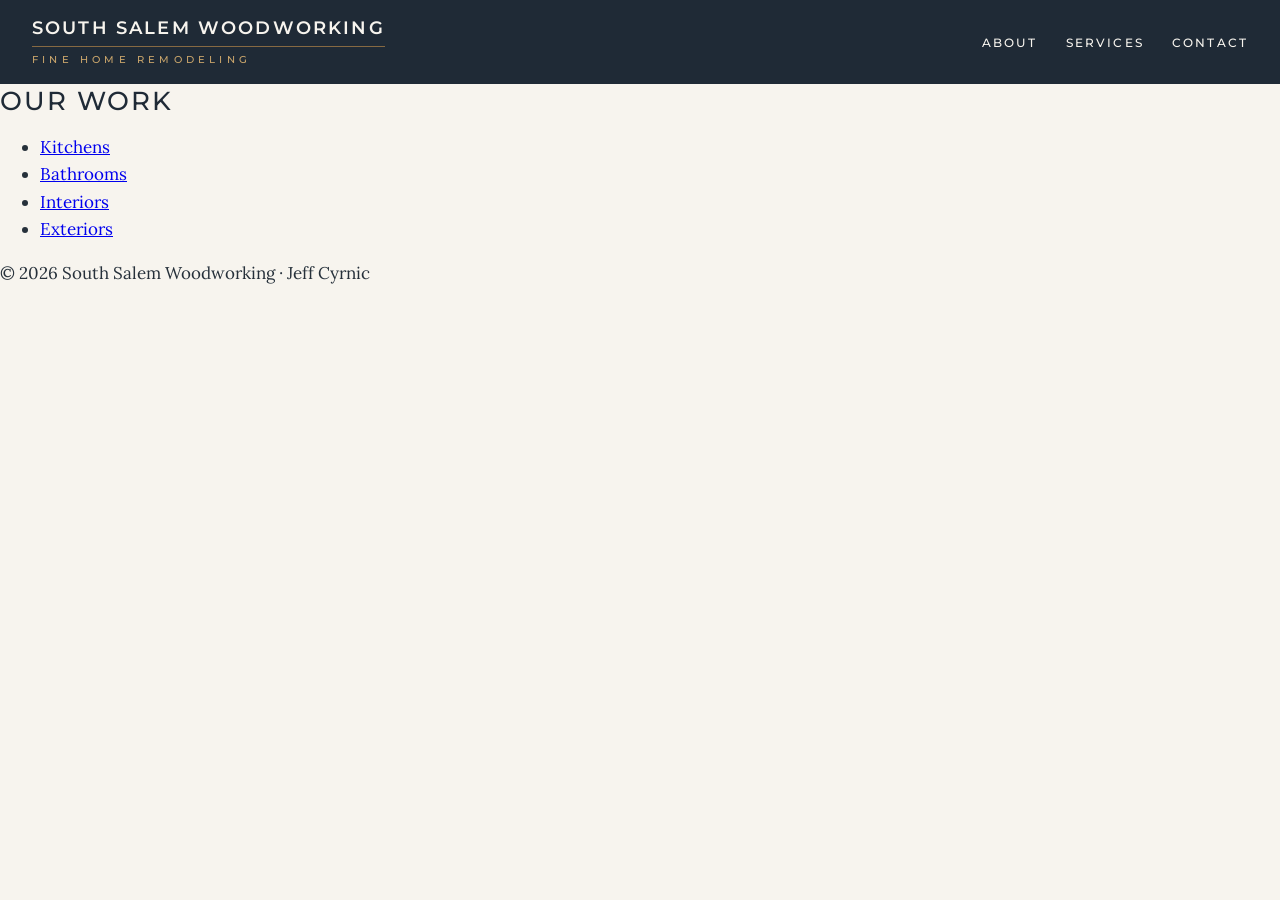
==== index.html @ ae6b1f09 "M2: Design direction Montserrat and Lora type, the Slate & Brass palette as :root tokens (with contr" ====
<!doctype html>
<html lang="en">
<head>
  <meta charset="utf-8">
  <meta name="viewport" content="width=device-width, initial-scale=1">
  <title>South Salem Woodworking | Home Remodeling by Jeff Cyrnic</title>
  <meta name="description" content="South Salem Woodworking: fine home remodeling by Jeff Cyrnic. Kitchens, bathrooms, interiors and exteriors.">
  <link rel="preconnect" href="https://fonts.googleapis.com">
  <link rel="preconnect" href="https://fonts.gstatic.com" crossorigin>
  <link rel="stylesheet" href="https://fonts.googleapis.com/css2?family=Lora:ital,wght@0,400;1,400&family=Montserrat:wght@500;600&display=swap">
  <link rel="stylesheet" href="css/style.css">
</head>
<body>
  <header class="site-header">
    <a class="logo" href="index.html">
      <span class="logo-name">South Salem Woodworking</span>
      <span class="logo-tag">Fine Home Remodeling</span>
    </a>
    <nav class="site-nav" aria-label="Main">
      <ul>
        <li><a href="about.html">About</a></li>
        <li><a href="services.html">Services</a></li>
        <li><a href="contact.html">Contact</a></li>
      </ul>
    </nav>
  </header>

  <main>
    <!-- M3: large exterior hero image -->
    <section class="hero" aria-label="Featured project"></section>

    <!-- M3: four category thumbnails, each linking to its gallery (M4, M5) -->
    <section class="categories" aria-labelledby="categories-heading">
      <h2 id="categories-heading">Our Work</h2>
      <ul class="category-list">
        <li><a href="kitchens.html">Kitchens</a></li>
        <li><a href="bathrooms.html">Bathrooms</a></li>
        <li><a href="interiors.html">Interiors</a></li>
        <li><a href="exteriors.html">Exteriors</a></li>
      </ul>
    </section>
  </main>

  <footer class="site-footer">
    <p>&copy; 2026 South Salem Woodworking &middot; Jeff Cyrnic</p>
  </footer>
</body>
</html>
---- css/style.css ----
/* South Salem Woodworking: all styles.
   Colour, type and size tokens live on :root. */

:root {
  /* Slate & Brass palette */
  --slate: #1f2a36;        /* header, footer, headings */
  --ink: #26303a;          /* body text on ivory (12.2:1) */
  --ivory: #f7f4ee;        /* page background */
  --brass: #a07a45;        /* rules, borders, large display only */
  --brass-text: #866536;   /* small brass text on ivory (4.9:1) */
  --brass-light: #c9a56b;  /* brass text on slate (6.3:1) */

  /* Type: Montserrat for display, Lora for body */
  --font-display: "Montserrat", "Avenir Next", "Helvetica Neue", Arial, sans-serif;
  --font-body: "Lora", Georgia, "Times New Roman", serif;

  --header-h: 84px;
  --gutter: 16px;
}

*,
*::before,
*::after {
  box-sizing: border-box;
}

html {
  -webkit-text-size-adjust: 100%;
}

body {
  margin: 0;
  background: var(--ivory);
  color: var(--ink);
  font-family: var(--font-body);
  font-size: 17px;
  line-height: 1.6;
}

img {
  display: block;
  max-width: 100%;
  height: auto;
}

h1,
h2,
h3 {
  margin: 0 0 0.5em;
  color: var(--slate);
  font-family: var(--font-display);
  font-weight: 500;
  letter-spacing: 0.08em;
  line-height: 1.3;
  text-transform: uppercase;
}

/* ---------- Header and logo ---------- */

.site-header {
  display: flex;
  align-items: center;
  justify-content: space-between;
  min-height: var(--header-h);
  padding: 0 32px;
  background: var(--slate);
  color: var(--ivory);
}

/* Logo B2: name over a thin brass rule, spaced-capitals tagline */
.logo {
  display: inline-flex;
  flex-direction: column;
  color: var(--ivory);
  text-decoration: none;
}

.logo-name {
  padding-bottom: 9px;
  border-bottom: 1px solid rgba(160, 122, 69, 0.8); /* --brass at 80% */
  font: 600 18px/1 var(--font-display);
  letter-spacing: 0.12em;
  text-transform: uppercase;
  white-space: nowrap;
}

.logo-tag {
  margin-top: 8px;
  color: var(--brass-light);
  font: 500 10px/1 var(--font-display);
  letter-spacing: 0.42em;
  text-transform: uppercase;
  white-space: nowrap;
}

.site-nav ul {
  display: flex;
  gap: 28px;
  margin: 0;
  padding: 0;
  list-style: none;
}

.site-nav a {
  color: var(--ivory);
  font: 500 12px/1 var(--font-display);
  letter-spacing: 0.18em;
  text-decoration: none;
  text-transform: uppercase;
}

.site-nav a:hover {
  color: var(--brass-light);
}

.logo:focus-visible,
.site-nav a:focus-visible {
  outline: 2px solid var(--brass-light);
  outline-offset: 6px;
}
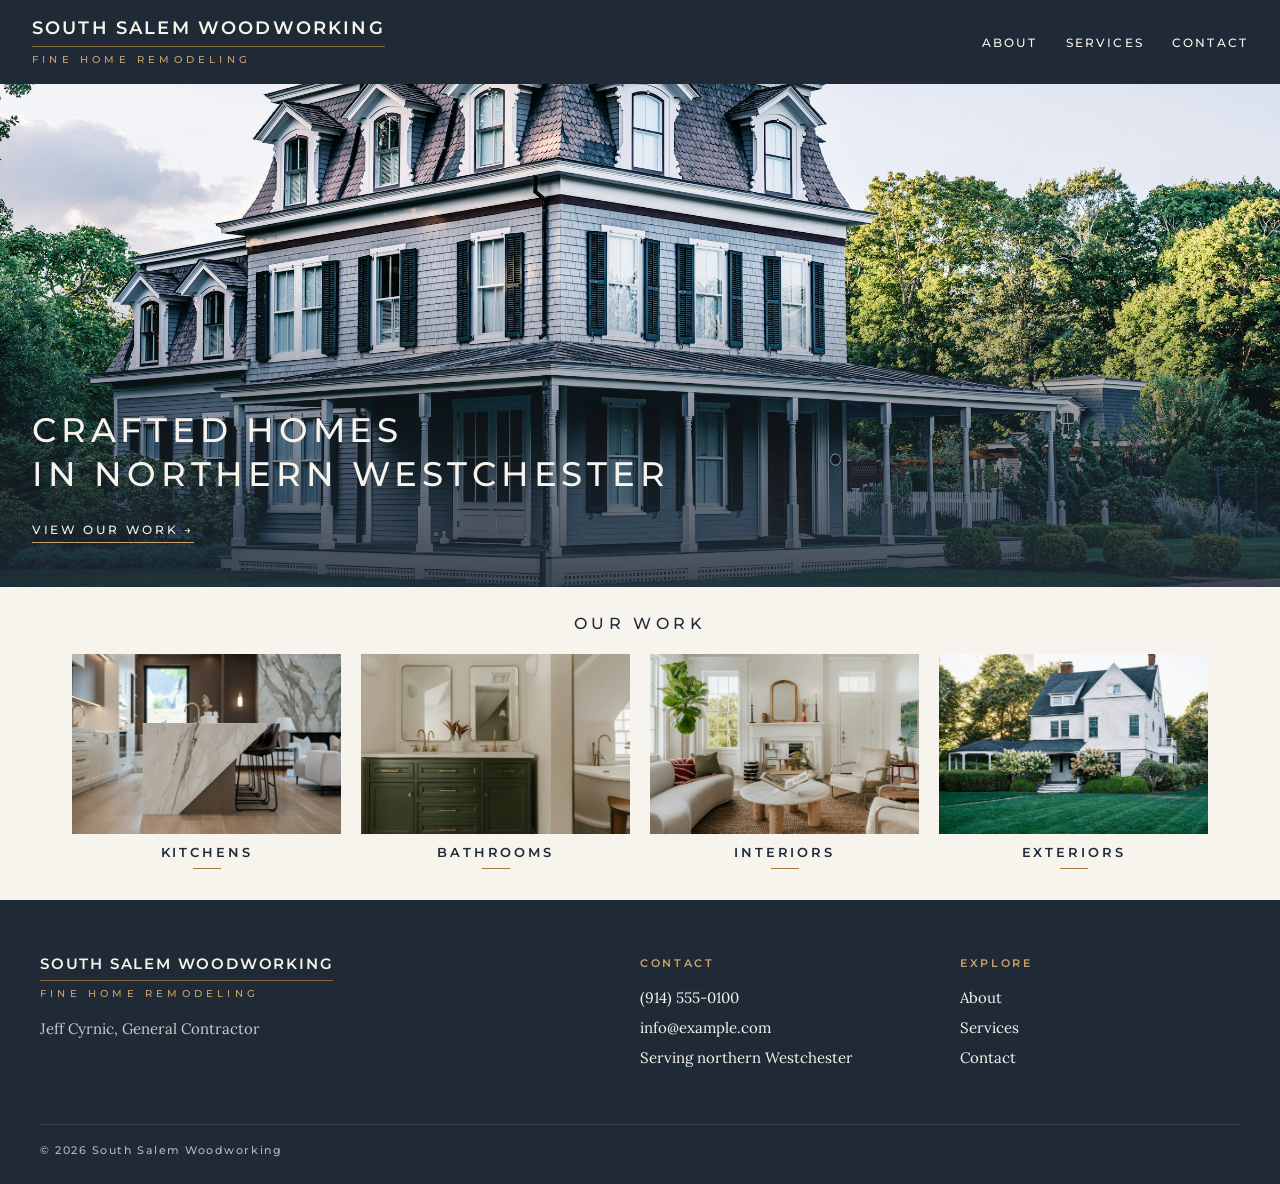
==== commit fa21e15c: "M3: Home page Full-bleed hero with headline and "View our work" link, four category thumbnails with " ====
--- a/index.html
+++ b/index.html
@@ -11,6 +11,8 @@
   <link rel="stylesheet" href="css/style.css">
 </head>
 <body>
+  <!-- Header, hero and thumbnails share one screen height; the hero takes what's left -->
+  <div class="home-fold">
   <header class="site-header">
     <a class="logo" href="index.html">
       <span class="logo-name">South Salem Woodworking</span>
@@ -26,23 +28,73 @@
   </header>
 
   <main>
-    <!-- M3: large exterior hero image -->
-    <section class="hero" aria-label="Featured project"></section>
+    <section class="hero">
+      <img class="hero-img" src="images/hero/hero-exterior.jpg" width="2400" height="1350"
+           alt="A grey shingled house with a mansard roof and a wraparound porch" fetchpriority="high">
+      <div class="hero-text">
+        <h1>Crafted Homes <span class="line">in Northern Westchester</span></h1>
+        <a class="hero-link" href="#our-work">View our work</a>
+      </div>
+    </section>
 
-    <!-- M3: four category thumbnails, each linking to its gallery (M4, M5) -->
-    <section class="categories" aria-labelledby="categories-heading">
+    <section class="categories" id="our-work" aria-labelledby="categories-heading">
       <h2 id="categories-heading">Our Work</h2>
       <ul class="category-list">
-        <li><a href="kitchens.html">Kitchens</a></li>
-        <li><a href="bathrooms.html">Bathrooms</a></li>
-        <li><a href="interiors.html">Interiors</a></li>
-        <li><a href="exteriors.html">Exteriors</a></li>
+        <li>
+          <a class="category" href="kitchens.html">
+            <span class="category-photo"><img src="images/kitchens/cover.jpg" width="1200" height="900" alt="" loading="lazy"></span>
+            <span class="category-name">Kitchens</span>
+          </a>
+        </li>
+        <li>
+          <a class="category" href="bathrooms.html">
+            <span class="category-photo"><img src="images/bathrooms/cover.jpg" width="1200" height="900" alt="" loading="lazy"></span>
+            <span class="category-name">Bathrooms</span>
+          </a>
+        </li>
+        <li>
+          <a class="category" href="interiors.html">
+            <span class="category-photo"><img src="images/interiors/cover.jpg" width="1200" height="900" alt="" loading="lazy"></span>
+            <span class="category-name">Interiors</span>
+          </a>
+        </li>
+        <li>
+          <a class="category" href="exteriors.html">
+            <span class="category-photo"><img src="images/exteriors/cover.jpg" width="1200" height="900" alt="" loading="lazy"></span>
+            <span class="category-name">Exteriors</span>
+          </a>
+        </li>
       </ul>
     </section>
   </main>
+  </div>
 
   <footer class="site-footer">
-    <p>&copy; 2026 South Salem Woodworking &middot; Jeff Cyrnic</p>
+    <div class="footer-inner">
+      <div class="footer-brand">
+        <span class="logo-name">South Salem Woodworking</span>
+        <span class="logo-tag">Fine Home Remodeling</span>
+        <p>Jeff Cyrnic, General Contractor</p>
+      </div>
+
+      <!-- PLACEHOLDER contact details: replace with Jeff's real ones (M10) -->
+      <div class="footer-contact">
+        <h2>Contact</h2>
+        <p><a href="tel:+19145550100">(914) 555-0100</a></p>
+        <p><a href="mailto:info@example.com">info@example.com</a></p>
+        <p>Serving northern Westchester</p>
+      </div>
+
+      <nav class="footer-nav" aria-label="Footer">
+        <h2>Explore</h2>
+        <ul>
+          <li><a href="about.html">About</a></li>
+          <li><a href="services.html">Services</a></li>
+          <li><a href="contact.html">Contact</a></li>
+        </ul>
+      </nav>
+    </div>
+    <p class="footer-legal">&copy; 2026 South Salem Woodworking</p>
   </footer>
 </body>
 </html>
--- a/css/style.css
+++ b/css/style.css
@@ -15,6 +15,8 @@
   --font-body: "Lora", Georgia, "Times New Roman", serif;
 
   --header-h: 84px;
+  --pad-x: 32px;           /* side padding for header, hero text, footer */
+  --content-w: 1200px;     /* max width of centred content */
   --gutter: 16px;
 }
 
@@ -62,7 +64,7 @@
   align-items: center;
   justify-content: space-between;
   min-height: var(--header-h);
-  padding: 0 32px;
+  padding: 0 var(--pad-x);
   background: var(--slate);
   color: var(--ivory);
 }
@@ -114,7 +116,286 @@
 }
 
 .logo:focus-visible,
-.site-nav a:focus-visible {
+.site-nav a:focus-visible,
+.hero-link:focus-visible,
+.site-footer a:focus-visible {
   outline: 2px solid var(--brass-light);
   outline-offset: 6px;
 }
+
+/* ---------- Home fold ---------- */
+
+/* Header, hero and thumbnails fill exactly one screen so the thumbnails
+   are always above the fold. The hero flexes to take the leftover height. */
+.home-fold {
+  display: flex;
+  flex-direction: column;
+  height: 100vh;
+  height: 100svh;
+  min-height: 560px;
+}
+
+.home-fold main {
+  display: flex;
+  flex: 1;
+  flex-direction: column;
+  min-height: 0;
+}
+
+/* ---------- Hero ---------- */
+
+/* Full-bleed photo with the headline over a soft slate gradient */
+.hero {
+  position: relative;
+  flex: 1;
+  min-height: 220px;
+  overflow: hidden;
+  background: var(--slate);
+}
+
+.hero-img {
+  position: absolute;
+  inset: 0;
+  width: 100%;
+  height: 100%;
+  object-fit: cover;
+  object-position: center 55%;
+}
+
+.hero::after {
+  content: "";
+  position: absolute;
+  inset: 0;
+  background: linear-gradient(to top, rgba(31, 42, 54, 0.85) 0%, rgba(31, 42, 54, 0.4) 35%, rgba(31, 42, 54, 0) 62%);
+  pointer-events: none;
+}
+
+.hero-text {
+  position: absolute;
+  left: var(--pad-x);
+  right: var(--pad-x);
+  bottom: clamp(20px, 5vh, 44px);
+  z-index: 1;
+}
+
+.hero h1 {
+  margin-bottom: clamp(10px, 2vh, 18px);
+  color: var(--ivory);
+  font-size: clamp(20px, min(4.2vh, 6.4vw), 34px);
+  letter-spacing: 0.14em;
+}
+
+.hero h1 .line {
+  display: block;
+}
+
+.hero-link {
+  display: inline-block;
+  padding-bottom: 6px;
+  border-bottom: 1px solid var(--brass-light);
+  color: var(--ivory);
+  font: 500 12px/1 var(--font-display);
+  letter-spacing: 0.22em;
+  text-decoration: none;
+  text-transform: uppercase;
+}
+
+.hero-link::after {
+  content: " \2192";
+}
+
+.hero-link:hover {
+  color: var(--brass-light);
+}
+
+/* ---------- Category thumbnails ---------- */
+
+.categories {
+  --thumb-max-h: 24svh;    /* tallest a thumbnail may be, so the row fits the fold */
+  --thumb-gap: 20px;
+  flex: none;
+  width: 100%;
+  max-width: var(--content-w);
+  margin: 0 auto;
+  padding: clamp(16px, 3vh, 28px) var(--pad-x) clamp(16px, 3.5vh, 32px);
+  text-align: center;
+}
+
+.categories h2 {
+  margin-bottom: clamp(12px, 2.2vh, 20px);
+  font-size: 16px;
+  letter-spacing: 0.28em;
+}
+
+/* The row's width is capped by the height limit: four 3:2 thumbnails
+   of --thumb-max-h each, plus the gaps. */
+.category-list {
+  display: grid;
+  grid-template-columns: repeat(4, 1fr);
+  gap: var(--thumb-gap);
+  max-width: calc(4 * 1.5 * var(--thumb-max-h) + 3 * var(--thumb-gap));
+  margin: 0 auto;
+  padding: 0;
+  list-style: none;
+}
+
+.category {
+  display: block;
+  color: var(--slate);
+  text-decoration: none;
+}
+
+.category-photo {
+  display: block;
+  aspect-ratio: 3 / 2;
+  overflow: hidden;
+  background: var(--slate);
+}
+
+.category-photo img {
+  width: 100%;
+  height: 100%;
+  object-fit: cover;
+  transition: transform 0.6s ease;
+}
+
+.category-name {
+  display: block;
+  margin-top: 12px;
+  font: 600 13px/1 var(--font-display);
+  letter-spacing: 0.22em;
+  text-transform: uppercase;
+}
+
+/* Thin brass rule under each label that extends on hover */
+.category-name::after {
+  content: "";
+  display: block;
+  width: 28px;
+  height: 1px;
+  margin: 9px auto 0;
+  background: var(--brass);
+  transition: width 0.4s ease;
+}
+
+.category:hover .category-photo img,
+.category:focus-visible .category-photo img {
+  transform: scale(1.04);
+}
+
+.category:hover .category-name::after,
+.category:focus-visible .category-name::after {
+  width: 64px;
+}
+
+.category:focus-visible {
+  outline: 2px solid var(--brass-text);
+  outline-offset: 6px;
+}
+
+/* ---------- Footer ---------- */
+
+.site-footer {
+  padding: 56px var(--pad-x) 28px;
+  background: var(--slate);
+  color: var(--ivory);
+}
+
+.footer-inner {
+  display: grid;
+  grid-template-columns: 2fr 1fr 1fr;
+  gap: 40px;
+  max-width: var(--content-w);
+  margin: 0 auto;
+}
+
+.footer-brand {
+  display: flex;
+  flex-direction: column;
+  align-items: flex-start;
+}
+
+.footer-brand .logo-name {
+  font-size: 15px;
+}
+
+.footer-brand p {
+  margin: 18px 0 0;
+  font-size: 15px;
+  opacity: 0.8;
+}
+
+.site-footer h2 {
+  margin-bottom: 16px;
+  color: var(--brass-light);
+  font-size: 11px;
+  font-weight: 600;
+  letter-spacing: 0.24em;
+}
+
+.footer-contact p {
+  margin: 0 0 6px;
+  font-size: 15px;
+}
+
+.footer-nav ul {
+  margin: 0;
+  padding: 0;
+  list-style: none;
+}
+
+.footer-nav li {
+  margin-bottom: 6px;
+  font-size: 15px;
+}
+
+.site-footer a {
+  color: var(--ivory);
+  text-decoration: none;
+}
+
+.site-footer a:hover {
+  color: var(--brass-light);
+}
+
+.footer-legal {
+  max-width: var(--content-w);
+  margin: 48px auto 0;
+  padding-top: 20px;
+  border-top: 1px solid rgba(201, 165, 107, 0.25); /* --brass-light at 25% */
+  font: 500 11px/1 var(--font-display);
+  letter-spacing: 0.14em;
+  opacity: 0.7;
+}
+
+/* ---------- Narrower screens (full responsive pass in M7) ---------- */
+
+@media (max-width: 900px) {
+  .footer-inner {
+    grid-template-columns: 1fr 1fr;
+  }
+
+  .footer-brand {
+    grid-column: 1 / -1;
+  }
+}
+
+/* Phones: two rows of two, each row allowed less height */
+@media (max-width: 600px) {
+  .categories {
+    --thumb-max-h: 15svh;
+    --thumb-gap: 14px;
+  }
+
+  .category-list {
+    grid-template-columns: repeat(2, 1fr);
+    max-width: calc(2 * 1.5 * var(--thumb-max-h) + var(--thumb-gap));
+  }
+}
+
+@media (prefers-reduced-motion: reduce) {
+  .category-photo img,
+  .category-name::after {
+    transition: none;
+  }
+}
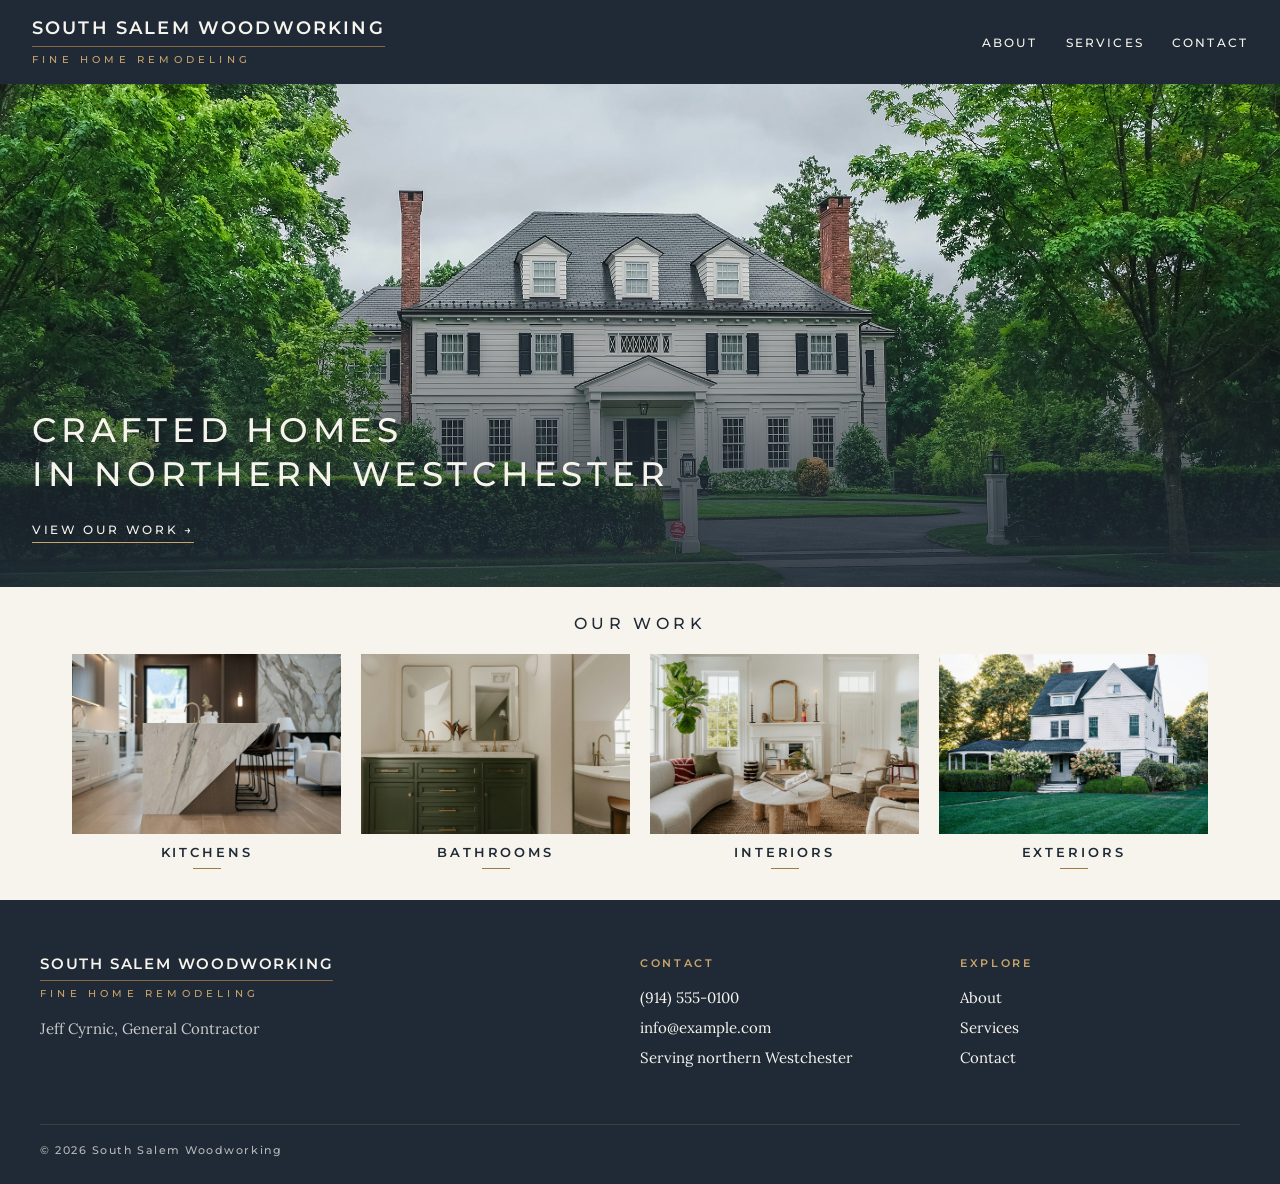
==== commit acd4855f: "M3: New home hero Swap the hero placeholder for a white Georgian colonial (Unsplash), cropped tight " ====
--- a/index.html
+++ b/index.html
@@ -29,8 +29,8 @@
 
   <main>
     <section class="hero">
-      <img class="hero-img" src="images/hero/hero-exterior.jpg" width="2400" height="1350"
-           alt="A grey shingled house with a mansard roof and a wraparound porch" fetchpriority="high">
+      <img class="hero-img" src="images/hero/hero-exterior.jpg" width="2400" height="1000"
+           alt="A white Georgian colonial with dormers and brick chimneys behind a clipped hedge" fetchpriority="high">
       <div class="hero-text">
         <h1>Crafted Homes <span class="line">in Northern Westchester</span></h1>
         <a class="hero-link" href="#our-work">View our work</a>
--- a/css/style.css
+++ b/css/style.css
@@ -159,7 +159,7 @@
   width: 100%;
   height: 100%;
   object-fit: cover;
-  object-position: center 55%;
+  object-position: center 70%; /* keep the hedge and lawn in view on wide screens */
 }
 
 .hero::after {
@@ -368,9 +368,268 @@
   opacity: 0.7;
 }
 
+/* ---------- Gallery pages ---------- */
+
+.page-intro {
+  max-width: 56em;
+  margin: 0 auto;
+  padding: 26px var(--pad-x) 22px;
+  text-align: center;
+}
+
+.back-link {
+  display: inline-block;
+  margin-bottom: 12px;
+  color: var(--brass-text);
+  font: 600 11px/1 var(--font-display);
+  letter-spacing: 0.22em;
+  text-decoration: none;
+  text-transform: uppercase;
+}
+
+.back-link::before {
+  content: "\2190  ";
+}
+
+.back-link:hover {
+  color: var(--slate);
+}
+
+.page-intro h1 {
+  margin-bottom: 6px;
+  font-size: 30px;
+  letter-spacing: 0.26em;
+  padding-left: 0.26em; /* balance the trailing letter-spacing so it centres */
+}
+
+.page-intro p {
+  margin: 0;
+  color: var(--brass-text);
+  font-style: italic;
+}
+
+/* Lead photo full width, then an even grid: 4 across, 2 on tablet, 1 on phone */
+.gallery {
+  display: grid;
+  grid-template-columns: repeat(4, 1fr);
+  gap: 16px;
+  max-width: var(--content-w);
+  margin: 0 auto;
+  padding: 0 var(--pad-x);
+  list-style: none;
+}
+
+.gallery li:first-child {
+  grid-column: 1 / -1;
+}
+
+.gallery a {
+  display: block;
+  aspect-ratio: 4 / 3;
+  overflow: hidden;
+  background: var(--slate);
+  cursor: zoom-in;
+}
+
+.gallery li:first-child a {
+  aspect-ratio: 2 / 1;
+}
+
+.gallery img {
+  width: 100%;
+  height: 100%;
+  object-fit: cover;
+  transition: transform 0.6s ease, opacity 0.3s ease;
+}
+
+.gallery a:hover img,
+.gallery a:focus-visible img {
+  transform: scale(1.03);
+}
+
+.gallery a:focus-visible {
+  outline: 2px solid var(--brass-text);
+  outline-offset: 4px;
+}
+
+.more-work {
+  max-width: var(--content-w);
+  margin: 0 auto;
+  padding: 64px var(--pad-x) 80px;
+  text-align: center;
+}
+
+.more-work h2 {
+  margin-bottom: 18px;
+  font-size: 14px;
+  letter-spacing: 0.28em;
+}
+
+.more-work ul {
+  display: flex;
+  flex-wrap: wrap;
+  justify-content: center;
+  gap: 12px 40px;
+  margin: 0;
+  padding: 0;
+  list-style: none;
+}
+
+.more-work a {
+  display: inline-block;
+  padding-bottom: 6px;
+  border-bottom: 1px solid var(--brass);
+  color: var(--slate);
+  font: 600 12px/1 var(--font-display);
+  letter-spacing: 0.22em;
+  text-decoration: none;
+  text-transform: uppercase;
+}
+
+.more-work a:hover {
+  color: var(--brass-text);
+}
+
+/* ---------- Lightbox ---------- */
+
+.lightbox-open {
+  overflow: hidden; /* stop the page scrolling behind the open lightbox */
+}
+
+.lightbox {
+  width: 100vw;
+  max-width: none;
+  height: 100vh;
+  height: 100dvh;
+  max-height: none;
+  margin: 0;
+  padding: 0;
+  border: 0;
+  background: transparent;
+  color: var(--ivory);
+}
+
+.lightbox::backdrop {
+  background: rgba(31, 42, 54, 0.98); /* --slate */
+}
+
+.lightbox-figure {
+  display: flex;
+  flex-direction: column;
+  align-items: center;
+  justify-content: center;
+  gap: 16px;
+  height: 100%;
+  margin: 0;
+  padding: 56px 88px 24px;
+}
+
+.lightbox-img {
+  max-width: 100%;
+  max-height: calc(100% - 36px);
+  object-fit: contain;
+  box-shadow: 0 12px 40px rgba(0, 0, 0, 0.35);
+  transition: opacity 0.25s ease;
+}
+
+.lightbox-img.is-loading {
+  opacity: 0;
+}
+
+.lightbox-count {
+  color: var(--brass-light);
+  font: 500 12px/1 var(--font-display);
+  letter-spacing: 0.24em;
+}
+
+.lightbox-btn,
+.lightbox-close {
+  position: absolute;
+  display: grid;
+  place-items: center;
+  width: 48px;
+  height: 48px;
+  padding: 0;
+  border: 1px solid rgba(201, 165, 107, 0.6); /* --brass-light */
+  border-radius: 50%;
+  background: rgba(31, 42, 54, 0.6);
+  color: var(--ivory);
+  cursor: pointer;
+  transition: background 0.2s ease, border-color 0.2s ease;
+}
+
+.lightbox-btn:hover,
+.lightbox-close:hover {
+  border-color: var(--brass-light);
+  background: rgba(201, 165, 107, 0.2);
+}
+
+.lightbox-btn:focus-visible,
+.lightbox-close:focus-visible {
+  outline: 2px solid var(--brass-light);
+  outline-offset: 3px;
+}
+
+.lightbox-prev,
+.lightbox-next {
+  top: 50%;
+  transform: translateY(-50%);
+}
+
+.lightbox-prev {
+  left: 20px;
+}
+
+.lightbox-next {
+  right: 20px;
+}
+
+.lightbox-close {
+  top: 16px;
+  right: 20px;
+}
+
+/* Chevrons and the close cross are drawn with borders, so no icon files are needed */
+.lightbox-prev::before,
+.lightbox-next::before {
+  content: "";
+  width: 12px;
+  height: 12px;
+  border-top: 1.5px solid currentColor;
+  border-right: 1.5px solid currentColor;
+}
+
+.lightbox-prev::before {
+  margin-left: 5px;
+  transform: rotate(-135deg);
+}
+
+.lightbox-next::before {
+  margin-right: 5px;
+  transform: rotate(45deg);
+}
+
+.lightbox-close::before,
+.lightbox-close::after {
+  content: "";
+  grid-area: 1 / 1;
+  width: 18px;
+  height: 1.5px;
+  background: currentColor;
+  transform: rotate(45deg);
+}
+
+.lightbox-close::after {
+  transform: rotate(-45deg);
+}
+
 /* ---------- Narrower screens (full responsive pass in M7) ---------- */
 
 @media (max-width: 900px) {
+  .gallery {
+    grid-template-columns: repeat(2, 1fr);
+  }
+
   .footer-inner {
     grid-template-columns: 1fr 1fr;
   }
@@ -391,11 +650,42 @@
     grid-template-columns: repeat(2, 1fr);
     max-width: calc(2 * 1.5 * var(--thumb-max-h) + var(--thumb-gap));
   }
+
+  .gallery {
+    grid-template-columns: 1fr;
+    gap: 12px;
+  }
+
+  .gallery li:first-child a {
+    aspect-ratio: 4 / 3;
+  }
+
+  /* Smaller controls tucked into the corners; swiping does most of the work */
+  .lightbox-figure {
+    padding: 64px 12px 72px;
+  }
+
+  .lightbox-prev,
+  .lightbox-next {
+    top: auto;
+    bottom: 16px;
+    transform: none;
+  }
+
+  .lightbox-prev {
+    left: calc(50% - 64px);
+  }
+
+  .lightbox-next {
+    right: calc(50% - 64px);
+  }
 }
 
 @media (prefers-reduced-motion: reduce) {
   .category-photo img,
-  .category-name::after {
+  .category-name::after,
+  .gallery img,
+  .lightbox-img {
     transition: none;
   }
 }
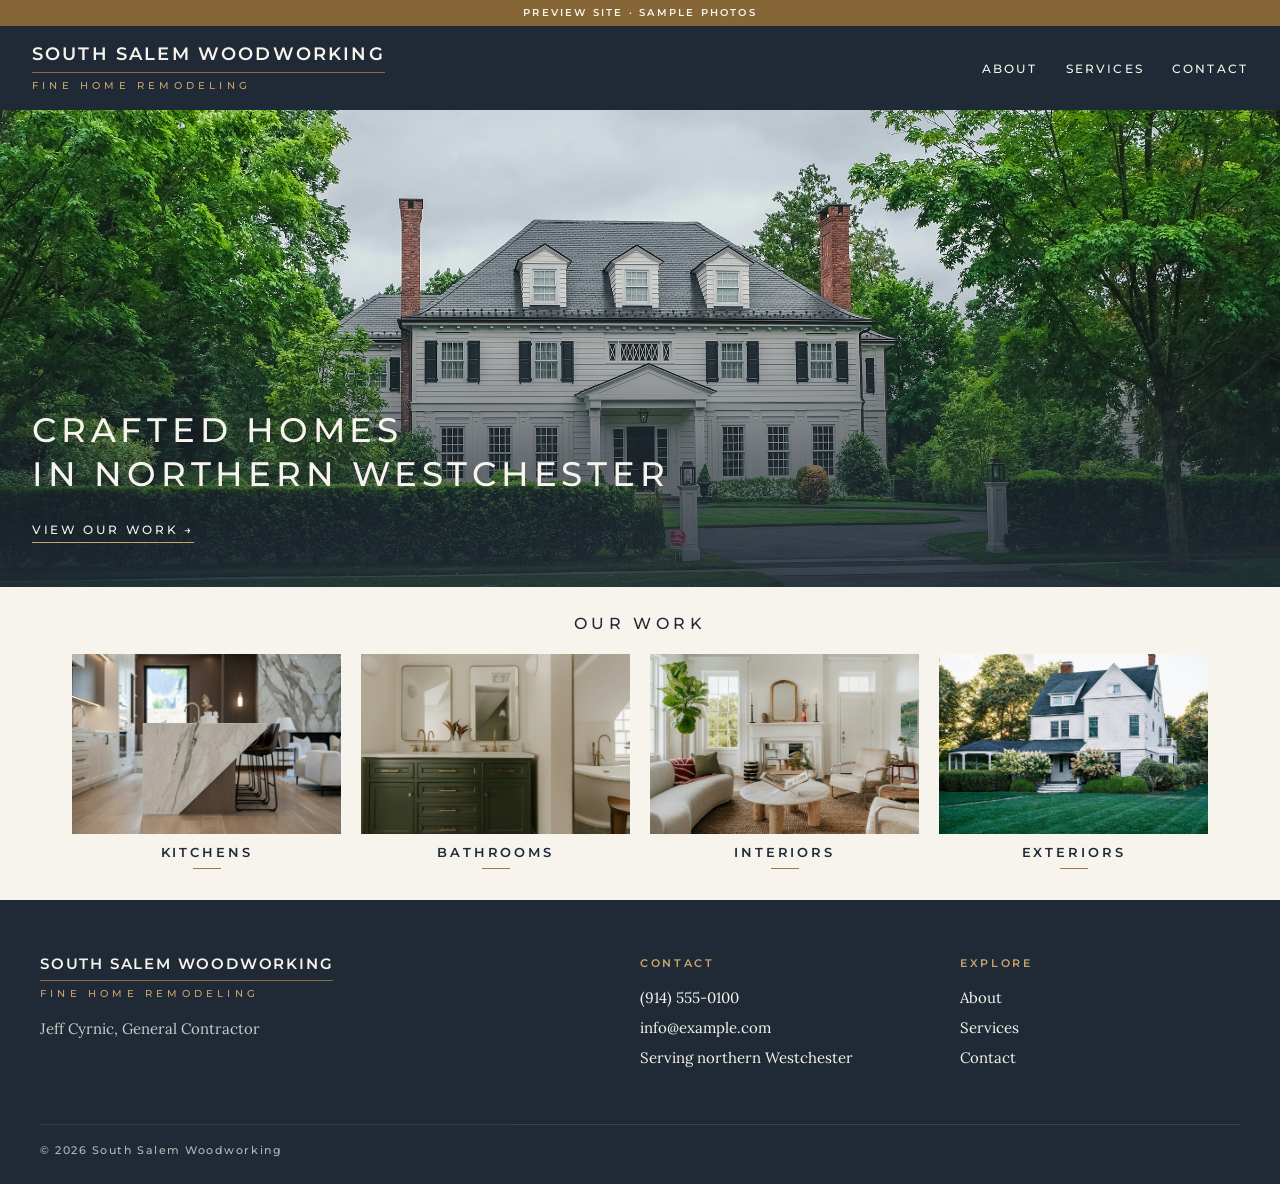
==== commit ef0deb85: "M9: Preview safeguards for deploy Until Jeff's real photos and details are in, the live site is a hi" ====
--- a/index.html
+++ b/index.html
@@ -3,27 +3,37 @@
 <head>
   <meta charset="utf-8">
   <meta name="viewport" content="width=device-width, initial-scale=1">
+  <!-- PREVIEW: keeps search engines away until Jeff's real content is in; remove at launch (M10) -->
+  <meta name="robots" content="noindex, nofollow">
   <title>South Salem Woodworking | Home Remodeling by Jeff Cyrnic</title>
   <meta name="description" content="South Salem Woodworking: fine home remodeling by Jeff Cyrnic. Kitchens, bathrooms, interiors and exteriors.">
   <link rel="preconnect" href="https://fonts.googleapis.com">
   <link rel="preconnect" href="https://fonts.gstatic.com" crossorigin>
   <link rel="stylesheet" href="https://fonts.googleapis.com/css2?family=Lora:ital,wght@0,400;1,400&family=Montserrat:wght@500;600&display=swap">
   <link rel="stylesheet" href="css/style.css">
+  <script src="js/nav.js" defer></script>
 </head>
 <body>
   <!-- Header, hero and thumbnails share one screen height; the hero takes what's left -->
   <div class="home-fold">
+  <!-- PREVIEW: remove at launch (M10) -->
+  <p class="preview-note">Preview site &middot; Sample photos</p>
   <header class="site-header">
     <a class="logo" href="index.html">
       <span class="logo-name">South Salem Woodworking</span>
       <span class="logo-tag">Fine Home Remodeling</span>
     </a>
-    <nav class="site-nav" aria-label="Main">
+    <button class="menu-toggle" type="button" aria-expanded="false" aria-controls="site-nav" aria-label="Menu">
+      <span class="menu-icon" aria-hidden="true"></span>
+    </button>
+    <nav class="site-nav" id="site-nav" aria-label="Main">
       <ul>
         <li><a href="about.html">About</a></li>
         <li><a href="services.html">Services</a></li>
         <li><a href="contact.html">Contact</a></li>
       </ul>
+      <!-- PLACEHOLDER phone: shown only in the phone menu (M10) -->
+      <p class="nav-phone"><a href="tel:+19145550100">(914) 555-0100</a></p>
     </nav>
   </header>
 
--- a/css/style.css
+++ b/css/style.css
@@ -57,12 +57,29 @@
   text-transform: uppercase;
 }
 
+/* ---------- Preview notice (remove at launch, M10) ---------- */
+
+.preview-note {
+  flex: none;
+  margin: 0;
+  padding: 6px var(--pad-x);
+  background: var(--brass-text); /* ivory on it is 4.9:1 */
+  color: var(--ivory);
+  font: 600 10px/1.4 var(--font-display);
+  letter-spacing: 0.22em;
+  text-align: center;
+  text-transform: uppercase;
+}
+
 /* ---------- Header and logo ---------- */
 
 .site-header {
+  position: relative;
+  z-index: 20; /* above the hero, so the phone menu drops over it */
   display: flex;
   align-items: center;
   justify-content: space-between;
+  gap: 16px;
   min-height: var(--header-h);
   padding: 0 var(--pad-x);
   background: var(--slate);
@@ -113,6 +130,79 @@
 
 .site-nav a:hover {
   color: var(--brass-light);
+}
+
+/* The page you're on: brass with a thin rule under it */
+.site-nav a[aria-current="page"] {
+  padding-bottom: 6px;
+  border-bottom: 1px solid var(--brass-light);
+  color: var(--brass-light);
+}
+
+/* Phone menu pieces, hidden until the 720px breakpoint */
+.menu-toggle,
+.nav-phone {
+  display: none;
+}
+
+.menu-toggle {
+  flex: none;
+  place-items: center;
+  width: 48px;
+  height: 48px;
+  margin-right: -10px; /* line the icon up with the page padding */
+  padding: 0;
+  border: 0;
+  background: none;
+  color: var(--ivory);
+  cursor: pointer;
+}
+
+.menu-toggle:focus-visible {
+  outline: 2px solid var(--brass-light);
+  outline-offset: -2px;
+}
+
+/* Three lines that turn into an X when the menu is open */
+.menu-icon,
+.menu-icon::before,
+.menu-icon::after {
+  display: block;
+  width: 26px;
+  height: 2px;
+  background: currentColor;
+  transition: transform 0.25s ease, background 0.25s ease;
+}
+
+.menu-icon {
+  position: relative;
+}
+
+.menu-icon::before,
+.menu-icon::after {
+  content: "";
+  position: absolute;
+  left: 0;
+}
+
+.menu-icon::before {
+  top: -8px;
+}
+
+.menu-icon::after {
+  top: 8px;
+}
+
+.menu-toggle[aria-expanded="true"] .menu-icon {
+  background: transparent;
+}
+
+.menu-toggle[aria-expanded="true"] .menu-icon::before {
+  transform: translateY(8px) rotate(45deg);
+}
+
+.menu-toggle[aria-expanded="true"] .menu-icon::after {
+  transform: translateY(-8px) rotate(-45deg);
 }
 
 .logo:focus-visible,
@@ -148,7 +238,7 @@
 .hero {
   position: relative;
   flex: 1;
-  min-height: 220px;
+  min-height: 200px;
   overflow: hidden;
   background: var(--slate);
 }
@@ -488,6 +578,317 @@
 
 .more-work a:hover {
   color: var(--brass-text);
+}
+
+/* ---------- Content pages: About, Services, Contact ---------- */
+
+/* Photo beside text (About) */
+.split {
+  display: grid;
+  grid-template-columns: 1.1fr 1fr;
+  gap: 56px;
+  align-items: center;
+  max-width: var(--content-w);
+  margin: 0 auto;
+  padding: 8px var(--pad-x) 72px;
+}
+
+.split-photo img {
+  width: 100%;
+  aspect-ratio: 4 / 3;
+  object-fit: cover;
+}
+
+.split-text h2 {
+  margin-bottom: 18px;
+  font-size: 20px;
+  letter-spacing: 0.18em;
+}
+
+.split-text p {
+  margin: 0 0 1em;
+}
+
+/* Tinted bands for "How We Work" and "How a Project Works" */
+.values,
+.process {
+  padding: 64px var(--pad-x) 72px;
+  background: rgba(160, 122, 69, 0.08); /* --brass, faint */
+  text-align: center;
+}
+
+.values h2,
+.process h2 {
+  margin-bottom: 36px;
+  font-size: 16px;
+  letter-spacing: 0.28em;
+}
+
+.values-list,
+.process-list {
+  display: grid;
+  grid-template-columns: repeat(3, 1fr);
+  gap: 40px;
+  max-width: var(--content-w);
+  margin: 0 auto;
+  padding: 0;
+  list-style: none;
+}
+
+.process-list {
+  grid-template-columns: repeat(4, 1fr);
+  counter-reset: step;
+}
+
+.values h3,
+.process h3 {
+  margin-bottom: 10px;
+  font-size: 13px;
+  font-weight: 600;
+  letter-spacing: 0.22em;
+}
+
+.values p,
+.process p {
+  margin: 0;
+  font-size: 15px;
+}
+
+/* Step numbers 01-04 */
+.process-list li::before {
+  content: counter(step, decimal-leading-zero);
+  counter-increment: step;
+  display: block;
+  margin-bottom: 12px;
+  color: var(--brass);
+  font: 500 28px/1 var(--font-display);
+  letter-spacing: 0.1em;
+}
+
+/* Closing call to action */
+.cta-band {
+  padding: 72px var(--pad-x) 88px;
+  text-align: center;
+}
+
+.cta-band h2 {
+  margin-bottom: 10px;
+  font-size: 22px;
+  letter-spacing: 0.24em;
+}
+
+.cta-band p {
+  margin: 0 0 28px;
+  color: var(--brass-text);
+  font-style: italic;
+}
+
+.cta-link,
+.form-submit {
+  display: inline-block;
+  padding: 15px 30px;
+  border: 0;
+  background: var(--slate);
+  color: var(--ivory);
+  cursor: pointer;
+  font: 600 12px/1 var(--font-display);
+  letter-spacing: 0.22em;
+  text-decoration: none;
+  text-transform: uppercase;
+  transition: background 0.2s ease;
+}
+
+.cta-link:hover,
+.form-submit:hover {
+  background: var(--brass-text);
+}
+
+.cta-link:focus-visible,
+.form-submit:focus-visible,
+.text-link:focus-visible,
+.service-photo:focus-visible {
+  outline: 2px solid var(--brass-text);
+  outline-offset: 4px;
+}
+
+/* Services: two-up cards linking to each gallery */
+.services-list {
+  display: grid;
+  grid-template-columns: repeat(2, 1fr);
+  gap: 48px 40px;
+  max-width: var(--content-w);
+  margin: 0 auto;
+  padding: 8px var(--pad-x) 72px;
+  list-style: none;
+}
+
+.service-photo {
+  display: block;
+  aspect-ratio: 3 / 2;
+  overflow: hidden;
+  background: var(--slate);
+}
+
+.service-photo img {
+  width: 100%;
+  height: 100%;
+  object-fit: cover;
+  transition: transform 0.6s ease;
+}
+
+.service-photo:hover img {
+  transform: scale(1.03);
+}
+
+.service-text h2 {
+  margin: 20px 0 10px;
+  font-size: 18px;
+  letter-spacing: 0.22em;
+}
+
+.service-text p {
+  margin: 0 0 16px;
+}
+
+.text-link {
+  display: inline-block;
+  padding-bottom: 5px;
+  border-bottom: 1px solid var(--brass);
+  color: var(--slate);
+  font: 600 11px/1 var(--font-display);
+  letter-spacing: 0.22em;
+  text-decoration: none;
+  text-transform: uppercase;
+}
+
+.text-link::after {
+  content: " \2192";
+}
+
+.text-link:hover {
+  color: var(--brass-text);
+}
+
+/* Contact: form beside a slate details panel */
+.contact-layout {
+  display: grid;
+  grid-template-columns: 1.6fr 1fr;
+  gap: 56px;
+  align-items: start;
+  max-width: var(--content-w);
+  margin: 0 auto;
+  padding: 8px var(--pad-x) 88px;
+}
+
+.field {
+  margin-bottom: 18px;
+}
+
+.field-row {
+  display: grid;
+  grid-template-columns: 1fr 1fr;
+  gap: 20px;
+}
+
+.contact-form label {
+  display: block;
+  margin-bottom: 8px;
+  color: var(--slate);
+  font: 600 11px/1 var(--font-display);
+  letter-spacing: 0.18em;
+  text-transform: uppercase;
+}
+
+.req {
+  color: var(--brass-text);
+}
+
+.contact-form input,
+.contact-form select,
+.contact-form textarea {
+  width: 100%;
+  padding: 12px 14px;
+  border: 1px solid rgba(38, 48, 58, 0.3); /* --ink */
+  border-radius: 0;
+  background: rgba(255, 255, 255, 0.7);
+  color: var(--ink);
+  font: 16px/1.4 var(--font-body); /* 16px stops iOS zooming into fields */
+}
+
+.contact-form textarea {
+  resize: vertical;
+}
+
+.contact-form input:focus,
+.contact-form select:focus,
+.contact-form textarea:focus {
+  border-color: var(--brass-text);
+  outline: 2px solid var(--brass-text);
+  outline-offset: 0;
+}
+
+.form-note {
+  margin: 0 0 20px;
+  color: var(--brass-text);
+  font-size: 14px;
+}
+
+.form-status {
+  display: none;
+  margin: 20px 0 0;
+  padding: 14px 16px;
+  border-left: 2px solid var(--brass);
+  background: rgba(160, 122, 69, 0.1); /* --brass, faint */
+  font-size: 15px;
+}
+
+.form-status.is-visible {
+  display: block;
+}
+
+.contact-details {
+  padding: 32px 30px 34px;
+  background: var(--slate);
+  color: var(--ivory);
+}
+
+.contact-details h2 {
+  margin-bottom: 4px;
+  color: var(--ivory);
+  font-size: 16px;
+  letter-spacing: 0.24em;
+}
+
+.contact-role {
+  margin: 0 0 6px;
+  color: var(--brass-light);
+  font-style: italic;
+}
+
+.contact-details dt {
+  margin-top: 20px;
+  color: var(--brass-light);
+  font: 600 11px/1 var(--font-display);
+  letter-spacing: 0.2em;
+  text-transform: uppercase;
+}
+
+.contact-details dd {
+  margin: 6px 0 0;
+}
+
+.contact-details a {
+  color: var(--ivory);
+  text-decoration: none;
+}
+
+.contact-details a:hover {
+  color: var(--brass-light);
+}
+
+.contact-details a:focus-visible {
+  outline: 2px solid var(--brass-light);
+  outline-offset: 4px;
 }
 
 /* ---------- Lightbox ---------- */
@@ -630,6 +1031,16 @@
     grid-template-columns: repeat(2, 1fr);
   }
 
+  .split,
+  .contact-layout {
+    grid-template-columns: 1fr;
+    gap: 32px;
+  }
+
+  .process-list {
+    grid-template-columns: repeat(2, 1fr);
+  }
+
   .footer-inner {
     grid-template-columns: 1fr 1fr;
   }
@@ -639,8 +1050,98 @@
   }
 }
 
+/* Phone menu: the nav drops down under the header as a full-width slate panel.
+   Only when nav.js has run (.has-menu); without it the nav stays visible. */
+@media (max-width: 720px) {
+  .has-menu .menu-toggle {
+    display: grid;
+  }
+
+  .has-menu .site-nav {
+    position: absolute;
+    top: 100%;
+    left: 0;
+    right: 0;
+    padding: 8px var(--pad-x) 28px;
+    border-top: 1px solid rgba(201, 165, 107, 0.25); /* --brass-light */
+    background: var(--slate);
+    box-shadow: 0 18px 32px rgba(0, 0, 0, 0.25);
+    opacity: 0;
+    transform: translateY(-8px);
+    visibility: hidden;
+    transition: opacity 0.25s ease, transform 0.25s ease, visibility 0s linear 0.25s;
+  }
+
+  .has-menu .menu-toggle[aria-expanded="true"] + .site-nav {
+    opacity: 1;
+    transform: none;
+    visibility: visible;
+    transition: opacity 0.25s ease, transform 0.25s ease;
+  }
+
+  /* Generous rows: 16px capitals in ~56px-tall tap targets */
+  .has-menu .site-nav ul {
+    display: block;
+  }
+
+  .has-menu .site-nav li {
+    border-bottom: 1px solid rgba(201, 165, 107, 0.2); /* --brass-light */
+  }
+
+  .has-menu .site-nav ul a {
+    display: block;
+    padding: 20px 0;
+    font-size: 16px;
+    letter-spacing: 0.22em;
+  }
+
+  .has-menu .site-nav a[aria-current="page"] {
+    padding-bottom: 20px;
+    border-bottom: 0;
+  }
+
+  .has-menu .site-nav a[aria-current="page"]::before {
+    content: "";
+    display: inline-block;
+    width: 18px;
+    height: 1px;
+    margin-right: 14px;
+    vertical-align: middle;
+    background: var(--brass-light);
+  }
+
+  .has-menu .nav-phone {
+    display: block;
+    margin: 24px 0 0;
+  }
+
+  .has-menu .nav-phone a {
+    color: var(--brass-light);
+    font: 400 20px/1.3 var(--font-body);
+    letter-spacing: 0.02em;
+    text-decoration: none;
+  }
+}
+
 /* Phones: two rows of two, each row allowed less height */
 @media (max-width: 600px) {
+  :root {
+    --header-h: 72px;
+    --pad-x: 20px;
+  }
+
+  .logo-name {
+    padding-bottom: 7px;
+    font-size: 15px;
+    letter-spacing: 0.1em;
+  }
+
+  .logo-tag {
+    margin-top: 7px;
+    font-size: 9px;
+    letter-spacing: 0.36em;
+  }
+
   .categories {
     --thumb-max-h: 15svh;
     --thumb-gap: 14px;
@@ -658,6 +1159,27 @@
 
   .gallery li:first-child a {
     aspect-ratio: 4 / 3;
+  }
+
+  .services-list,
+  .values-list,
+  .process-list,
+  .field-row {
+    grid-template-columns: 1fr;
+  }
+
+  .values-list,
+  .process-list {
+    gap: 28px;
+  }
+
+  .field-row {
+    gap: 0;
+  }
+
+  .values,
+  .process {
+    padding: 48px var(--pad-x) 52px;
   }
 
   /* Smaller controls tucked into the corners; swiping does most of the work */
@@ -685,7 +1207,34 @@
   .category-photo img,
   .category-name::after,
   .gallery img,
-  .lightbox-img {
+  .lightbox-img,
+  .service-photo img,
+  .menu-icon,
+  .menu-icon::before,
+  .menu-icon::after,
+  .has-menu .site-nav,
+  .has-menu .menu-toggle[aria-expanded="true"] + .site-nav {
     transition: none;
   }
 }
+
+/* Small phones (360-400px): a slightly smaller logo so it fits beside the
+   menu button. Kept last so it wins over the 600px rules above. */
+@media (max-width: 400px) {
+  :root {
+    --pad-x: 16px;
+  }
+
+  .site-header {
+    gap: 12px;
+  }
+
+  .logo-name {
+    font-size: 14px;
+    letter-spacing: 0.08em;
+  }
+
+  .logo-tag {
+    letter-spacing: 0.3em;
+  }
+}
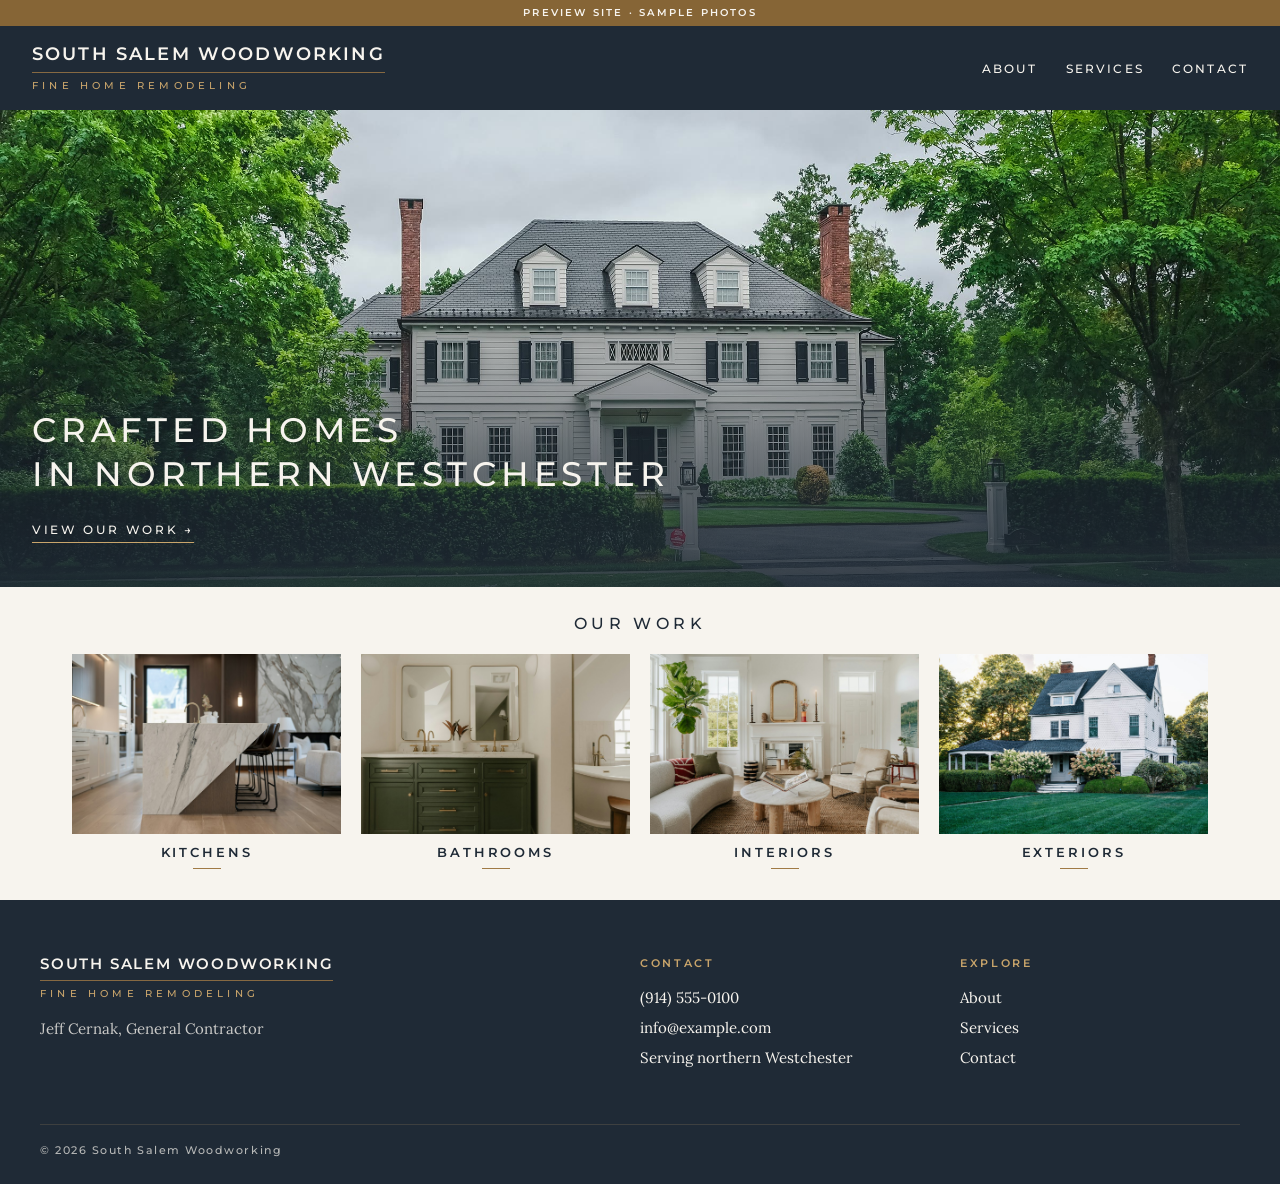
==== commit 7938e7b6: "M9: Jeff's last name is Cernak; note the live URL Replace the guessed spelling of Jeff's last name w" ====
--- a/index.html
+++ b/index.html
@@ -5,8 +5,8 @@
   <meta name="viewport" content="width=device-width, initial-scale=1">
   <!-- PREVIEW: keeps search engines away until Jeff's real content is in; remove at launch (M10) -->
   <meta name="robots" content="noindex, nofollow">
-  <title>South Salem Woodworking | Home Remodeling by Jeff Cyrnic</title>
-  <meta name="description" content="South Salem Woodworking: fine home remodeling by Jeff Cyrnic. Kitchens, bathrooms, interiors and exteriors.">
+  <title>South Salem Woodworking | Home Remodeling by Jeff Cernak</title>
+  <meta name="description" content="South Salem Woodworking: fine home remodeling by Jeff Cernak. Kitchens, bathrooms, interiors and exteriors.">
   <link rel="preconnect" href="https://fonts.googleapis.com">
   <link rel="preconnect" href="https://fonts.gstatic.com" crossorigin>
   <link rel="stylesheet" href="https://fonts.googleapis.com/css2?family=Lora:ital,wght@0,400;1,400&family=Montserrat:wght@500;600&display=swap">
@@ -84,7 +84,7 @@
       <div class="footer-brand">
         <span class="logo-name">South Salem Woodworking</span>
         <span class="logo-tag">Fine Home Remodeling</span>
-        <p>Jeff Cyrnic, General Contractor</p>
+        <p>Jeff Cernak, General Contractor</p>
       </div>
 
       <!-- PLACEHOLDER contact details: replace with Jeff's real ones (M10) -->
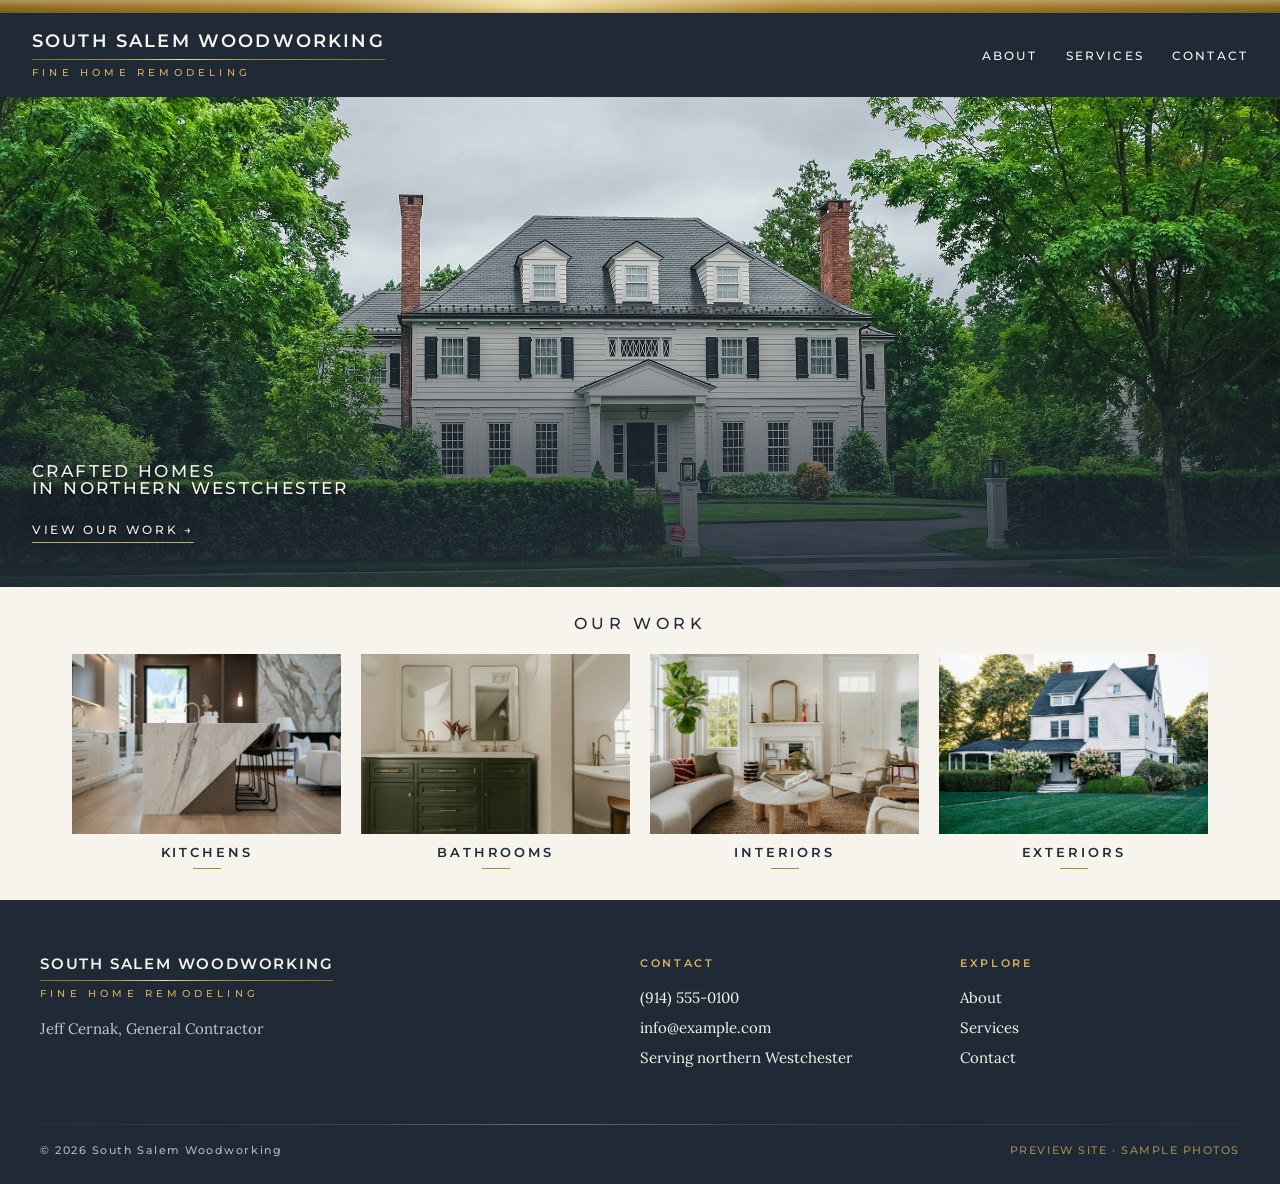
==== commit 376ea34d: "M9: Design refinements after the live preview - Hero: headline at half size with line-height 1 on ev" ====
--- a/index.html
+++ b/index.html
@@ -17,7 +17,7 @@
   <!-- Header, hero and thumbnails share one screen height; the hero takes what's left -->
   <div class="home-fold">
   <!-- PREVIEW: remove at launch (M10) -->
-  <p class="preview-note">Preview site &middot; Sample photos</p>
+  <div class="preview-note" aria-hidden="true"></div>
   <header class="site-header">
     <a class="logo" href="index.html">
       <span class="logo-name">South Salem Woodworking</span>
@@ -104,7 +104,11 @@
         </ul>
       </nav>
     </div>
-    <p class="footer-legal">&copy; 2026 South Salem Woodworking</p>
+    <p class="footer-legal">
+      <span>&copy; 2026 South Salem Woodworking</span>
+      <!-- PREVIEW: remove at launch (M10) -->
+      <span class="footer-preview">Preview site &middot; Sample photos</span>
+    </p>
   </footer>
 </body>
 </html>
--- a/css/style.css
+++ b/css/style.css
@@ -6,9 +6,21 @@
   --slate: #1f2a36;        /* header, footer, headings */
   --ink: #26303a;          /* body text on ivory (12.2:1) */
   --ivory: #f7f4ee;        /* page background */
-  --brass: #a07a45;        /* rules, borders, large display only */
-  --brass-text: #866536;   /* small brass text on ivory (4.9:1) */
-  --brass-light: #c9a56b;  /* brass text on slate (6.3:1) */
+  --brass: #b08a35;        /* rules, borders, large display only */
+  --brass-text: #86661a;   /* small brass text on ivory (4.9:1) */
+  --brass-light: #d6b15e;  /* brass text on slate (7.2:1) */
+
+  /* Gold sheen for the top band and horizontal rules: deep gold to brass to a
+     pale highlight just left of centre, and back */
+  --gold-deep: #8f6c22;
+  --gold-highlight: #f1dc9c;
+  --gold-sheen: linear-gradient(90deg,
+    var(--gold-deep) 0%, var(--brass) 24%, var(--gold-highlight) 42%,
+    var(--brass) 62%, var(--gold-deep) 100%);
+  /* The same sheen, faint, for thin dividers on slate */
+  --gold-sheen-faint: linear-gradient(90deg,
+    rgba(143, 108, 34, 0.2) 0%, rgba(176, 138, 53, 0.3) 24%, rgba(241, 220, 156, 0.55) 42%,
+    rgba(176, 138, 53, 0.3) 62%, rgba(143, 108, 34, 0.2) 100%);
 
   /* Type: Montserrat for display, Lora for body */
   --font-display: "Montserrat", "Avenir Next", "Helvetica Neue", Arial, sans-serif;
@@ -59,16 +71,14 @@
 
 /* ---------- Preview notice (remove at launch, M10) ---------- */
 
+/* A gold band across the top, with a soft top-to-bottom sheen like polished
+   metal; the words sit in the footer (.footer-preview) */
 .preview-note {
   flex: none;
-  margin: 0;
-  padding: 6px var(--pad-x);
-  background: var(--brass-text); /* ivory on it is 4.9:1 */
-  color: var(--ivory);
-  font: 600 10px/1.4 var(--font-display);
-  letter-spacing: 0.22em;
-  text-align: center;
-  text-transform: uppercase;
+  height: 13px;
+  background:
+    linear-gradient(to bottom, rgba(255, 255, 255, 0.28), rgba(255, 255, 255, 0) 55%, rgba(0, 0, 0, 0.15)),
+    var(--gold-sheen);
 }
 
 /* ---------- Header and logo ---------- */
@@ -96,7 +106,8 @@
 
 .logo-name {
   padding-bottom: 9px;
-  border-bottom: 1px solid rgba(160, 122, 69, 0.8); /* --brass at 80% */
+  border-bottom: 1px solid var(--brass);
+  border-image: var(--gold-sheen) 1;
   font: 600 18px/1 var(--font-display);
   letter-spacing: 0.12em;
   text-transform: uppercase;
@@ -268,11 +279,20 @@
   z-index: 1;
 }
 
+/* Half the original size (34px max) with the gap between the capital lines
+   halved too (line-height 1.3 -> 1.0), at the user's request */
 .hero h1 {
   margin-bottom: clamp(10px, 2vh, 18px);
   color: var(--ivory);
-  font-size: clamp(20px, min(4.2vh, 6.4vw), 34px);
+  font-size: clamp(10px, min(2.1vh, 3.2vw), 17px);
   letter-spacing: 0.14em;
+  line-height: 1;
+}
+
+/* Soft drop shadow so the type holds up over bright parts of the photo */
+.hero h1,
+.hero-link {
+  text-shadow: 0 1px 2px rgba(0, 0, 0, 0.45), 0 2px 16px rgba(31, 42, 54, 0.7);
 }
 
 .hero h1 .line {
@@ -448,14 +468,27 @@
   color: var(--brass-light);
 }
 
+/* © on the left, the preview note on the right (it drops below on narrow
+   screens and stays right-aligned) */
 .footer-legal {
+  display: flex;
+  flex-wrap: wrap;
+  justify-content: space-between;
+  gap: 10px 24px;
   max-width: var(--content-w);
   margin: 48px auto 0;
   padding-top: 20px;
-  border-top: 1px solid rgba(201, 165, 107, 0.25); /* --brass-light at 25% */
+  border-top: 1px solid rgba(214, 177, 94, 0.25); /* --brass-light at 25% */
+  border-image: var(--gold-sheen-faint) 1;
   font: 500 11px/1 var(--font-display);
   letter-spacing: 0.14em;
   opacity: 0.7;
+}
+
+.footer-preview {
+  margin-left: auto;
+  color: var(--brass-light);
+  text-transform: uppercase;
 }
 
 /* ---------- Gallery pages ---------- */
@@ -613,7 +646,7 @@
 .values,
 .process {
   padding: 64px var(--pad-x) 72px;
-  background: rgba(160, 122, 69, 0.08); /* --brass, faint */
+  background: rgba(176, 138, 53, 0.08); /* --brass, faint */
   text-align: center;
 }
 
@@ -838,7 +871,7 @@
   margin: 20px 0 0;
   padding: 14px 16px;
   border-left: 2px solid var(--brass);
-  background: rgba(160, 122, 69, 0.1); /* --brass, faint */
+  background: rgba(176, 138, 53, 0.1); /* --brass, faint */
   font-size: 15px;
 }
 
@@ -951,7 +984,7 @@
   width: 48px;
   height: 48px;
   padding: 0;
-  border: 1px solid rgba(201, 165, 107, 0.6); /* --brass-light */
+  border: 1px solid rgba(214, 177, 94, 0.6); /* --brass-light */
   border-radius: 50%;
   background: rgba(31, 42, 54, 0.6);
   color: var(--ivory);
@@ -962,7 +995,7 @@
 .lightbox-btn:hover,
 .lightbox-close:hover {
   border-color: var(--brass-light);
-  background: rgba(201, 165, 107, 0.2);
+  background: rgba(214, 177, 94, 0.2);
 }
 
 .lightbox-btn:focus-visible,
@@ -1050,6 +1083,31 @@
   }
 }
 
+/* Phones: the hero is taller relative to its width and the text sits over the
+   facade, so the gradient is darker and reaches higher. */
+@media (max-width: 720px) {
+  .hero::after {
+    background: linear-gradient(to top,
+      rgba(31, 42, 54, 0.92) 0%,
+      rgba(31, 42, 54, 0.75) 30%,
+      rgba(31, 42, 54, 0.45) 55%,
+      rgba(31, 42, 54, 0.15) 75%,
+      rgba(31, 42, 54, 0) 90%); /* --slate */
+    /* Lighter on the right: full strength behind the headline on the left,
+       easing to 55% at the right edge */
+    -webkit-mask-image: linear-gradient(to right, #000 45%, rgba(0, 0, 0, 0.55) 100%);
+    mask-image: linear-gradient(to right, #000 45%, rgba(0, 0, 0, 0.55) 100%);
+    opacity: 0.9; /* the whole gradient 10% lighter */
+  }
+
+  /* Smaller than the headline so it reads second */
+  .hero-link {
+    padding-bottom: 5px;
+    font-size: 10px;
+    letter-spacing: 0.2em;
+  }
+}
+
 /* Phone menu: the nav drops down under the header as a full-width slate panel.
    Only when nav.js has run (.has-menu); without it the nav stays visible. */
 @media (max-width: 720px) {
@@ -1063,7 +1121,8 @@
     left: 0;
     right: 0;
     padding: 8px var(--pad-x) 28px;
-    border-top: 1px solid rgba(201, 165, 107, 0.25); /* --brass-light */
+    border-top: 1px solid rgba(214, 177, 94, 0.25); /* --brass-light */
+    border-image: var(--gold-sheen-faint) 1;
     background: var(--slate);
     box-shadow: 0 18px 32px rgba(0, 0, 0, 0.25);
     opacity: 0;
@@ -1085,7 +1144,8 @@
   }
 
   .has-menu .site-nav li {
-    border-bottom: 1px solid rgba(201, 165, 107, 0.2); /* --brass-light */
+    border-bottom: 1px solid rgba(214, 177, 94, 0.2); /* --brass-light */
+    border-image: var(--gold-sheen-faint) 1;
   }
 
   .has-menu .site-nav ul a {
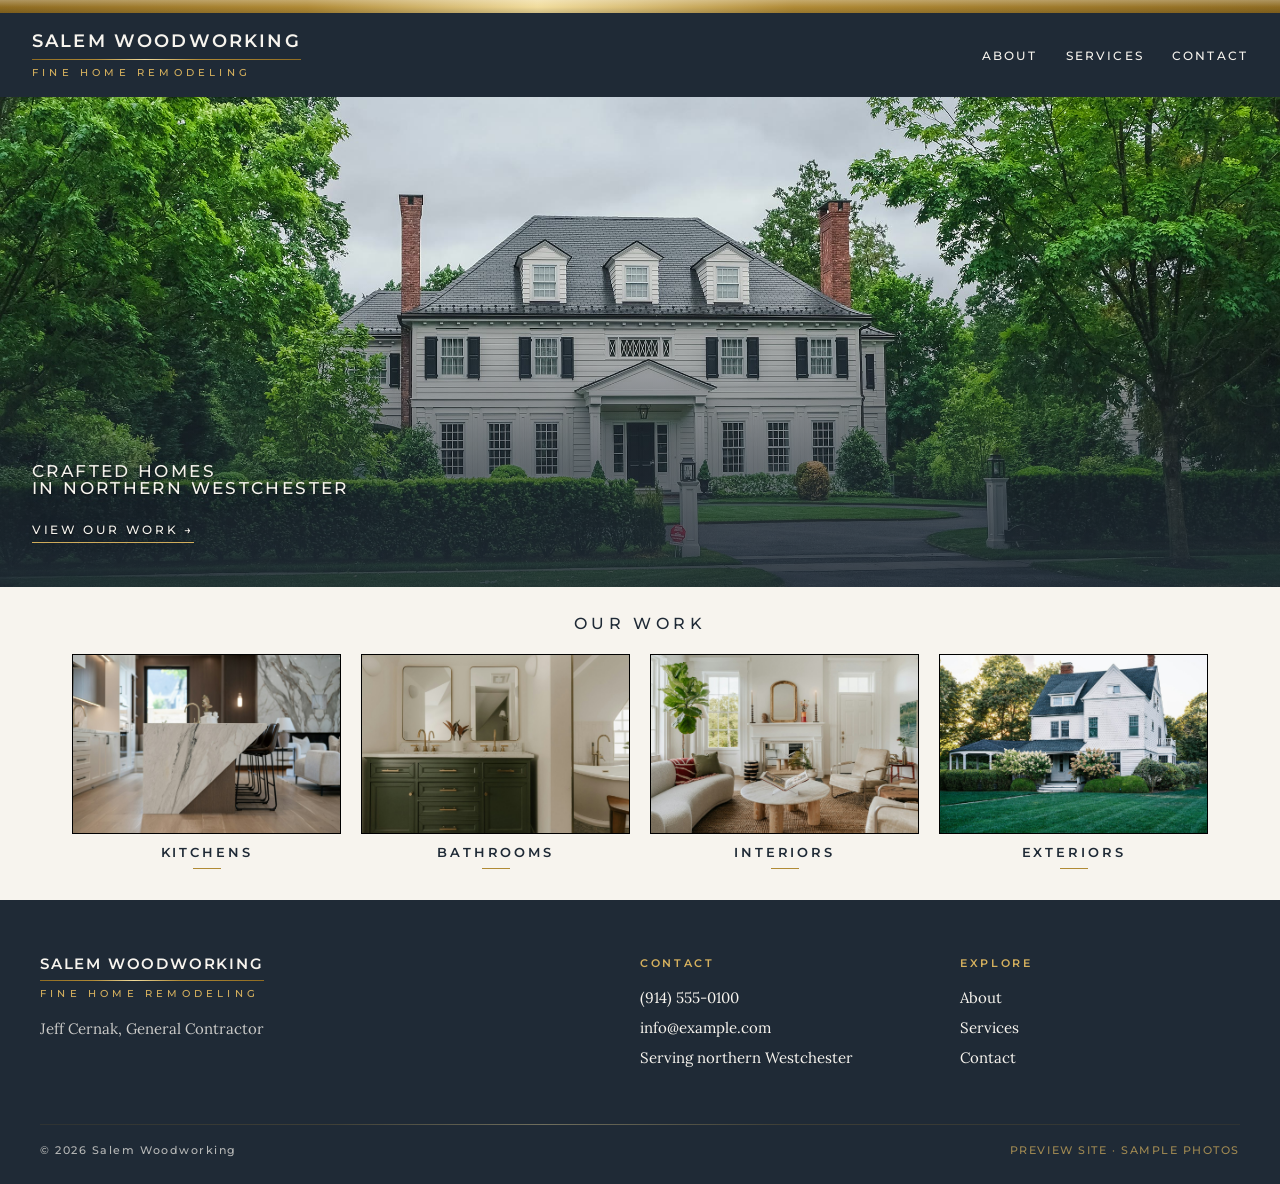
==== commit e8ed226e: "M10: Rename the business to Salem Woodworking Replace "South Salem" with "Salem" in all 57 places: t" ====
--- a/index.html
+++ b/index.html
@@ -5,8 +5,8 @@
   <meta name="viewport" content="width=device-width, initial-scale=1">
   <!-- PREVIEW: keeps search engines away until Jeff's real content is in; remove at launch (M10) -->
   <meta name="robots" content="noindex, nofollow">
-  <title>South Salem Woodworking | Home Remodeling by Jeff Cernak</title>
-  <meta name="description" content="South Salem Woodworking: fine home remodeling by Jeff Cernak. Kitchens, bathrooms, interiors and exteriors.">
+  <title>Salem Woodworking | Home Remodeling by Jeff Cernak</title>
+  <meta name="description" content="Salem Woodworking: fine home remodeling by Jeff Cernak. Kitchens, bathrooms, interiors and exteriors.">
   <link rel="preconnect" href="https://fonts.googleapis.com">
   <link rel="preconnect" href="https://fonts.gstatic.com" crossorigin>
   <link rel="stylesheet" href="https://fonts.googleapis.com/css2?family=Lora:ital,wght@0,400;1,400&family=Montserrat:wght@500;600&display=swap">
@@ -20,7 +20,7 @@
   <div class="preview-note" aria-hidden="true"></div>
   <header class="site-header">
     <a class="logo" href="index.html">
-      <span class="logo-name">South Salem Woodworking</span>
+      <span class="logo-name">Salem Woodworking</span>
       <span class="logo-tag">Fine Home Remodeling</span>
     </a>
     <button class="menu-toggle" type="button" aria-expanded="false" aria-controls="site-nav" aria-label="Menu">
@@ -82,7 +82,7 @@
   <footer class="site-footer">
     <div class="footer-inner">
       <div class="footer-brand">
-        <span class="logo-name">South Salem Woodworking</span>
+        <span class="logo-name">Salem Woodworking</span>
         <span class="logo-tag">Fine Home Remodeling</span>
         <p>Jeff Cernak, General Contractor</p>
       </div>
@@ -105,7 +105,7 @@
       </nav>
     </div>
     <p class="footer-legal">
-      <span>&copy; 2026 South Salem Woodworking</span>
+      <span>&copy; 2026 Salem Woodworking</span>
       <!-- PREVIEW: remove at launch (M10) -->
       <span class="footer-preview">Preview site &middot; Sample photos</span>
     </p>
--- a/css/style.css
+++ b/css/style.css
@@ -1,4 +1,4 @@
-/* South Salem Woodworking: all styles.
+/* Salem Woodworking: all styles.
    Colour, type and size tokens live on :root. */
 
 :root {
@@ -359,6 +359,8 @@
   display: block;
   aspect-ratio: 3 / 2;
   overflow: hidden;
+  border: 1px solid #000; /* black frame, at the user's request */
+  transition: border-color 0.3s ease, border-width 0.3s ease;
   background: var(--slate);
 }
 
@@ -391,6 +393,13 @@
 .category:hover .category-photo img,
 .category:focus-visible .category-photo img {
   transform: scale(1.04);
+}
+
+/* The black frame turns gold and thickens to 2px (inside the box, so nothing shifts) */
+.category:hover .category-photo,
+.category:focus-visible .category-photo {
+  border-width: 2px;
+  border-color: var(--brass);
 }
 
 .category:hover .category-name::after,
@@ -575,6 +584,26 @@
   outline-offset: 4px;
 }
 
+/* Framed photos site-wide, like the home thumbnails: a 1px black frame that
+   turns gold and 2px wide on hover or focus (inside the box, so nothing
+   shifts). The About photo isn't a link, so it gets the frame only. */
+.gallery a,
+.service-photo {
+  border: 1px solid #000;
+  transition: border-color 0.3s ease, border-width 0.3s ease;
+}
+
+.gallery a:hover,
+.gallery a:focus-visible,
+.service-photo:hover {
+  border-width: 2px;
+  border-color: var(--brass);
+}
+
+.split-photo img {
+  border: 1px solid #000;
+}
+
 .more-work {
   max-width: var(--content-w);
   margin: 0 auto;
@@ -962,6 +991,7 @@
   max-width: 100%;
   max-height: calc(100% - 36px);
   object-fit: contain;
+  border: 2px solid var(--brass); /* gold frame, at the user's request */
   box-shadow: 0 12px 40px rgba(0, 0, 0, 0.35);
   transition: opacity 0.25s ease;
 }
@@ -1264,9 +1294,12 @@
 }
 
 @media (prefers-reduced-motion: reduce) {
+  .category-photo,
   .category-photo img,
   .category-name::after,
   .gallery img,
+  .gallery a,
+  .service-photo,
   .lightbox-img,
   .service-photo img,
   .menu-icon,
@@ -1298,3 +1331,56 @@
     letter-spacing: 0.3em;
   }
 }
+
+/* Phones turned sideways (short, wide screens): give the lightbox photo
+   almost the full height and move the controls into the side margins.
+   Kept last so it wins over the desktop and phone lightbox rules. */
+@media (orientation: landscape) and (max-height: 500px) {
+  .lightbox-figure {
+    gap: 0;
+    padding: 6px 60px;
+  }
+
+  .lightbox-img {
+    max-height: 100%;
+  }
+
+  .lightbox-btn,
+  .lightbox-close {
+    width: 44px;
+    height: 44px;
+  }
+
+  .lightbox-prev,
+  .lightbox-next {
+    top: 50%;
+    bottom: auto;
+    transform: translateY(-50%);
+  }
+
+  .lightbox-prev {
+    left: 8px;
+    right: auto;
+  }
+
+  .lightbox-next {
+    right: 8px;
+    left: auto;
+  }
+
+  .lightbox-close {
+    top: 8px;
+    right: 8px;
+  }
+
+  /* "2 / 9" sits in the bottom-left margin instead of under the photo */
+  .lightbox-count {
+    position: absolute;
+    bottom: 12px;
+    left: 8px;
+    width: 44px;
+    font-size: 11px;
+    letter-spacing: 0.08em;
+    text-align: center;
+  }
+}
